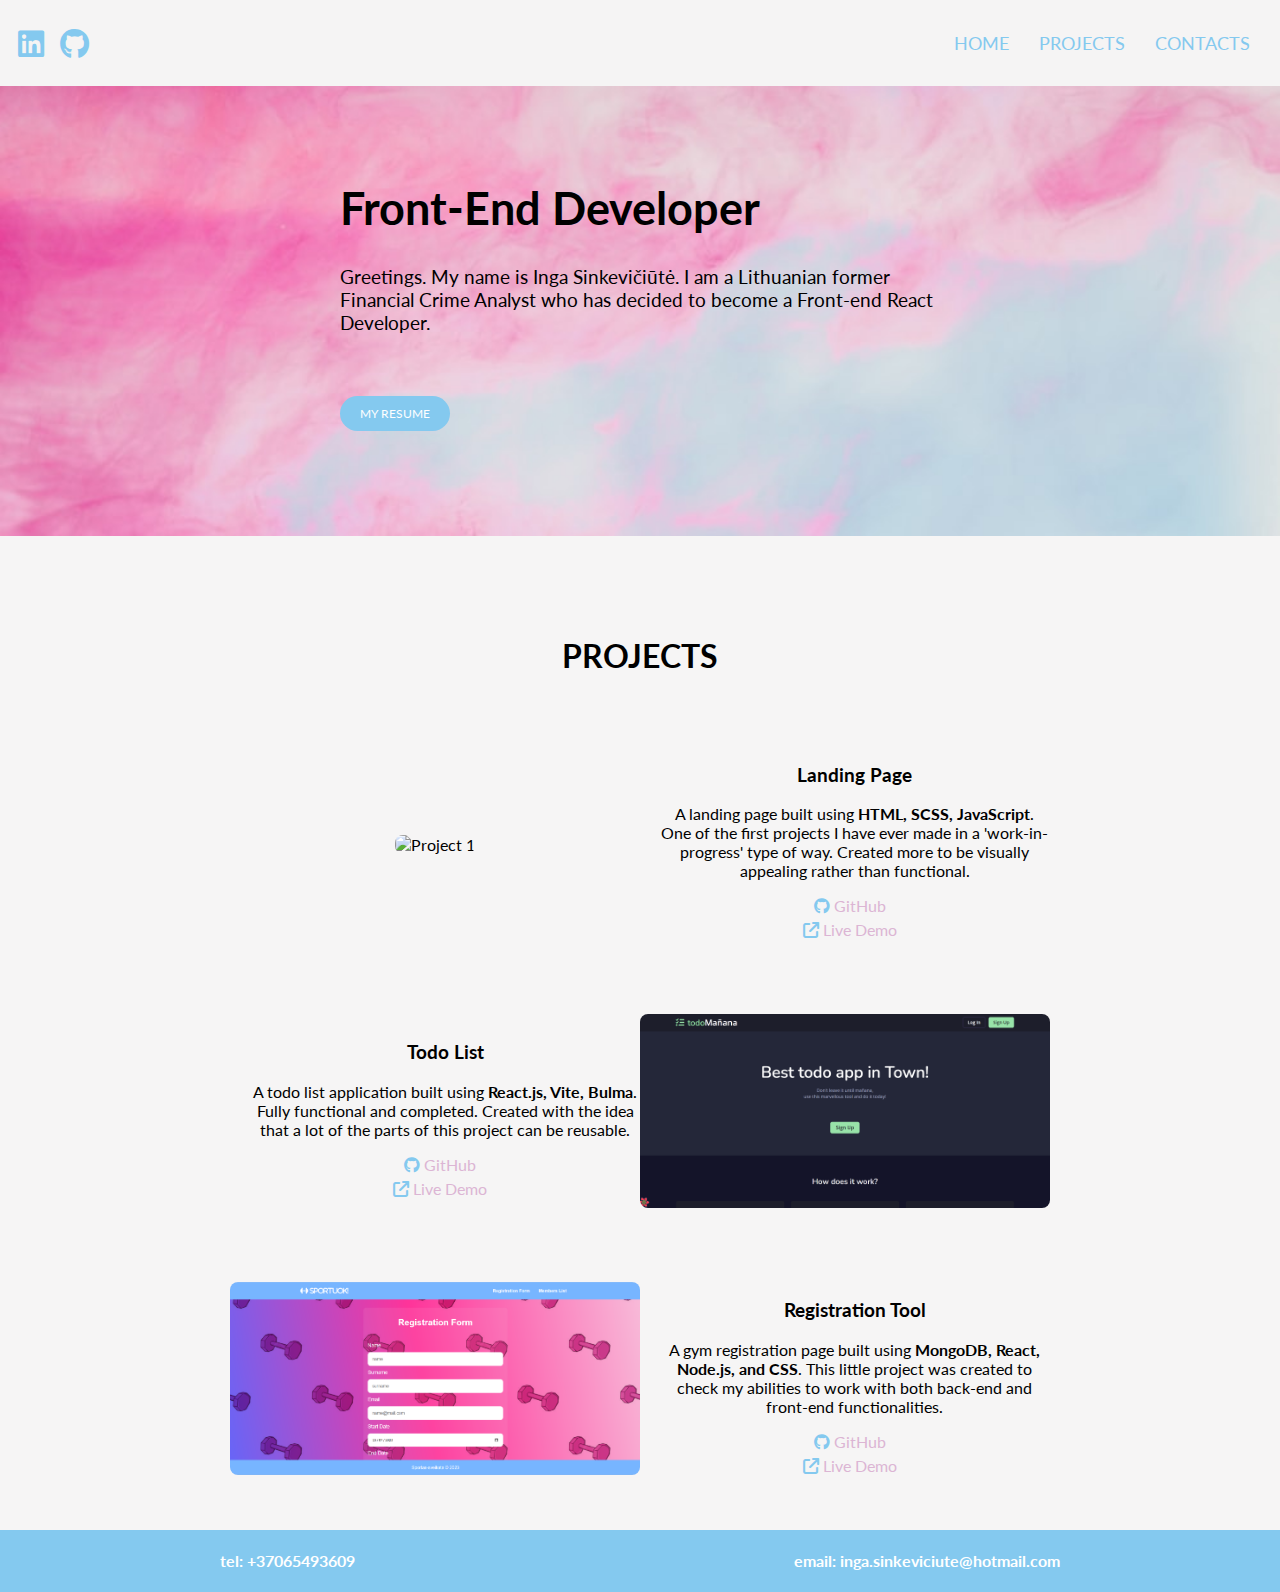
==== index.html @ caac2b55 "Portfolio" ====
<!DOCTYPE html>
<html lang="en">
  <head>
    <meta charset="UTF-8" />
    <meta http-equiv="X-UA-Compatible" content="IE=edge" />
    <meta name="viewport" content="width=device-width, initial-scale=1.0" />
    <link
      href="https://cdnjs.cloudflare.com/ajax/libs/font-awesome/6.2.0/css/all.min.css"
      rel="stylesheet"
    />
    <link rel="stylesheet" href="./Styles/1_resets.css" />
    <link rel="stylesheet" href="./Styles/2_variables.css" />
    <link rel="stylesheet" href="./Styles/3_utilities.css" />
    <link rel="stylesheet" href="./Styles/4_header.css" />
    <link rel="stylesheet" href="./Styles/5_footer.css" />
    <link rel="stylesheet" href="./Styles/6_home.css" />
    <title>CV</title>
  </head>
  <body>
    <nav>
      <div class="nav">
        <a
          class="logo"
          href="https://www.linkedin.com/in/inga-sinkevi%C4%8Di%C5%ABt%C4%97-a3a898106/"
        >
          <i class="fa-brands fa-linkedin"></i>
        </a>
        <a class="logo" href="https://github.com/inga-sinkeviciute">
          <i class="fa-brands fa-github"></i>
        </a>
      </div>
      <ul class="nav-bar" id="nav-list">
        <li><a href="#home">Home</a></li>
        <li><a href="#projects">Projects</a></li>
        <li><a href="#contacts">Contacts</a></li>
      </ul>
      <button class="hamburger" id="hamburger">
        <i class="fa-solid fa-bars"></i>
      </button>
    </nav>

    <div class="hero about-me" id="home">
      <div class="hero-info">
        <div class="styled-break"></div>
        <h1 id="name">Front-End Developer</h1>
        <p>
          Greetings. My name is Inga Sinkevičiūtė. I am a Lithuanian former
          Financial Crime Analyst who has decided to become a Front-end React
          Developer.
        </p>
        <div class="styled-break"></div>
        <a href="./pages/resume.html" class="button">My Resume</a>
      </div>
    </div>

    <section class="projects" id="projects">
      <h1 class="section-title">PROJECTS</h1>
      <div class="project">
        <div class="project-content">
          <div class="project-image">
            <img src="../cv_page/img/landing.png" alt="Project 1" />
          </div>
          <div class="project-details">
            <h3 class="project-title">Landing Page</h3>
            <p class="project-description">
              A landing page built using
              <strong>HTML, SCSS, JavaScript</strong>. One of the first projects
              I have ever made in a 'work-in-progress' type of way. Created more
              to be visually appealing rather than functional.
            </p>
            <div class="project-links">
              <a
                href="https://github.com/inga-sinkeviciute/landing-page"
                target="_blank"
                rel="noopener noreferrer"
              >
                <i class="fa-brands fa-github"></i> GitHub
              </a>
              <a
                href="https://inga-sinkeviciute.github.io/landing-page/"
                target="_blank"
                rel="noopener noreferrer"
              >
                <i class="fa-solid fa-external-link"></i> Live Demo
              </a>
            </div>
          </div>
        </div>
      </div>

      <div class="project">
        <div class="project-content">
          <div class="project-details">
            <h3 class="project-title">Todo List</h3>
            <p class="project-description">
              A todo list application built using
              <strong>React.js, Vite, Bulma</strong>. Fully functional and
              completed. Created with the idea that a lot of the parts of this
              project can be reusable.
            </p>
            <div class="project-links">
              <a
                href="https://github.com/inga-sinkeviciute/todo"
                target="_blank"
                rel="noopener noreferrer"
              >
                <i class="fa-brands fa-github"></i> GitHub
              </a>
              <a
                href="https://inga-sinkeviciute.github.io/todo/"
                target="_blank"
                rel="noopener noreferrer"
              >
                <i class="fa-solid fa-external-link"></i> Live Demo
              </a>
            </div>
          </div>
          <div class="project-image">
            <img src="./img/todo.png" alt="Project 2" />
          </div>
        </div>
      </div>

      <div class="project">
        <div class="project-content">
          <div class="project-image">
            <img src="./img/gym.png" alt="Project 3" />
          </div>
          <div class="project-details">
            <h3 class="project-title">Registration Tool</h3>
            <p class="project-description">
              A gym registration page built using
              <strong>MongoDB, React, Node.js, and CSS</strong>. This little
              project was created to check my abilities to work with both
              back-end and front-end functionalities.
            </p>
            <div class="project-links">
              <a
                href="https://github.com/inga-sinkeviciute/Gym"
                target="_blank"
                rel="noopener noreferrer"
              >
                <i class="fa-brands fa-github"></i> GitHub
              </a>
              <a
                href="https://inga-sinkeviciute.github.io/Gym/"
                target="_blank"
                rel="noopener noreferrer"
              >
                <i class="fa-solid fa-external-link"></i> Live Demo
              </a>
            </div>
          </div>
        </div>
      </div>
    </section>

    <footer id="contacts">
      <h4>tel: +37065493609</h4>
      <h4>email: inga.sinkeviciute@hotmail.com</h4>
    </footer>
    <script src="./scripts/script.js" defer></script>
  </body>
</html>
---- Styles/1_resets.css ----
@import url("https://fonts.googleapis.com/css2?family=Lato:wght@400;700&display=swap");

* {
  box-sizing: border-box;
  font-family: "Lato", sans-serif;
}

body {
  margin: 0;
  padding: 0;
  background-color: var(--background-color);
  display: flex;
  flex-direction: column;
}

img {
  max-width: 100%;
  width: 100%;
}
---- Styles/2_variables.css ----
:root {
  --background-color: #f5f3f3dd;
  --light-color: #fff;
  --dark-color: #1d1d1d;

  --footer-color: #84c9ef;
  --push-color: #e3b1d2;
  --menu-color: #b4d2ed;
  --menu-burger-color: #dcb5d4;
  --accents-color: #cbbddd;
}
---- Styles/4_header.css ----
nav {
  width: 100%;
  display: flex;
  justify-content: space-between;
  background-color: var(--background-color);
  align-items: center;
  padding: 10px;
}

.nav {
  display: flex;
  align-items: center;
}

li {
  margin: 15px 5px;
  list-style-type: none;
  font-size: 1.5em;
}

li:hover {
  transform: scale(1.1);
}

.logo {
  font-size: 30px;
  margin: 15px 8px;
}

a {
  text-decoration: none;
  color: var(--footer-color);
  margin-right: 10px;
}

a:hover {
  color: var(--push-color);
}

a:active {
  color: var(--accents-color);
}

.hamburger {
  border: 0;
  background-color: transparent;
  margin-top: 15px;
}

.hamburger:focus {
  outline: none;
}

.nav-bar {
  display: none;
}

.nav-bar.show {
  display: flex;
  flex-direction: column;
  list-style-type: none;
  text-transform: uppercase;
  font-size: 12px;
}

.nav-bar.show li {
  margin: 0;
  padding: 10px;
  background-color: transparent;
}

@media only screen and (min-width: 500px) {
  .hamburger {
    display: none;
  }

  .nav-bar {
    display: flex;
    justify-content: flex-end;
    list-style-type: none;
    text-transform: uppercase;
    font-size: 12px;
  }

  .nav-bar li {
    margin: 0;
    padding: 10px;
    background-color: transparent;
  }
}

i {
  color: var(--footer-color);
}

i:hover {
  transform: scale(1.1);
  color: var(--push-color);
}

i:active {
  color: var(--accents-color);
}

.fa-bars {
  font-size: 30px;
}
---- Styles/5_footer.css ----
footer {
  display: flex;
  justify-content: space-around;
  background-color: var(--footer-color);
  color: var(--light-color);
}
---- Styles/6_home.css ----
.hero {
  background-image: url(../img/Pink-Wallpapers-Free-HD-Download-500-HQ-Unsplash.jpg);
  background-size: cover;
  width: 100%;
  height: 50vh;
  display: flex;
  justify-content: center;
  flex-wrap: wrap;
}

.hero-info {
  margin: 30px;
  max-width: 600px;
  font-size: 19px;
}

@media only screen and (max-width: 700px) {
  .hero-info {
    max-width: 700px;
  }
}

.styled-break {
  width: 30px;
  height: 5px;
  border-radius: 2.5px;
  margin: 30px 0 30px 0;
}

#name {
  font-size: 45px;
}

.button {
  border: 0;
  padding: 10px 20px;
  background-color: var(--footer-color);
  width: 120px;
  border-radius: 20px;
  color: var(--light-color);
  text-transform: uppercase;
  font-size: 12px;
  text-align: center;
}

.button:hover {
  color: var(--light-color);
  background-color: var(--menu-burger-color);
}

.button:active {
  color: var(--light-color);
  box-shadow: inset -2px -2px 3px rgba(255, 255, 255, 0.6);
  background-color: var(--accents-color);
}

.section-title {
  display: flex;
  justify-content: center;
  align-items: center;
  margin: 50px;
  font-size: 2em;
}
.projects {
  margin-top: 50px;
}

.project {
  display: flex;
  justify-content: center;
  align-items: center;
  text-align: center;
  flex-wrap: wrap;
  margin-bottom: 50px;
}

.project-title {
  text-align: center;
}

.project-content {
  display: flex;
  justify-content: center;
  align-items: center;
  width: 80%;
  margin-top: 20px;
}

.project-image {
  flex: 0 0 40%;
  text-align: center;
}

.project-image img {
  width: 100%;
  height: auto;
  border-radius: 8px;
}

.project-details {
  flex: 0 0 40%;
  padding-left: 20px;
}

.project-description {
  text-align: center;
}

.project-links {
  margin-top: 10px;
}

.project-links a {
  display: block;
  margin-bottom: 5px;
  color: var(--menu-burger-color);
}

@media only screen and (max-width: 700px) {
  .project-content {
    flex-direction: column;
  }

  .project-image,
  .project-details {
    width: 100%;
    text-align: center;
  }

  .project-details {
    padding-left: 0;
    margin-top: 20px;
  }
}
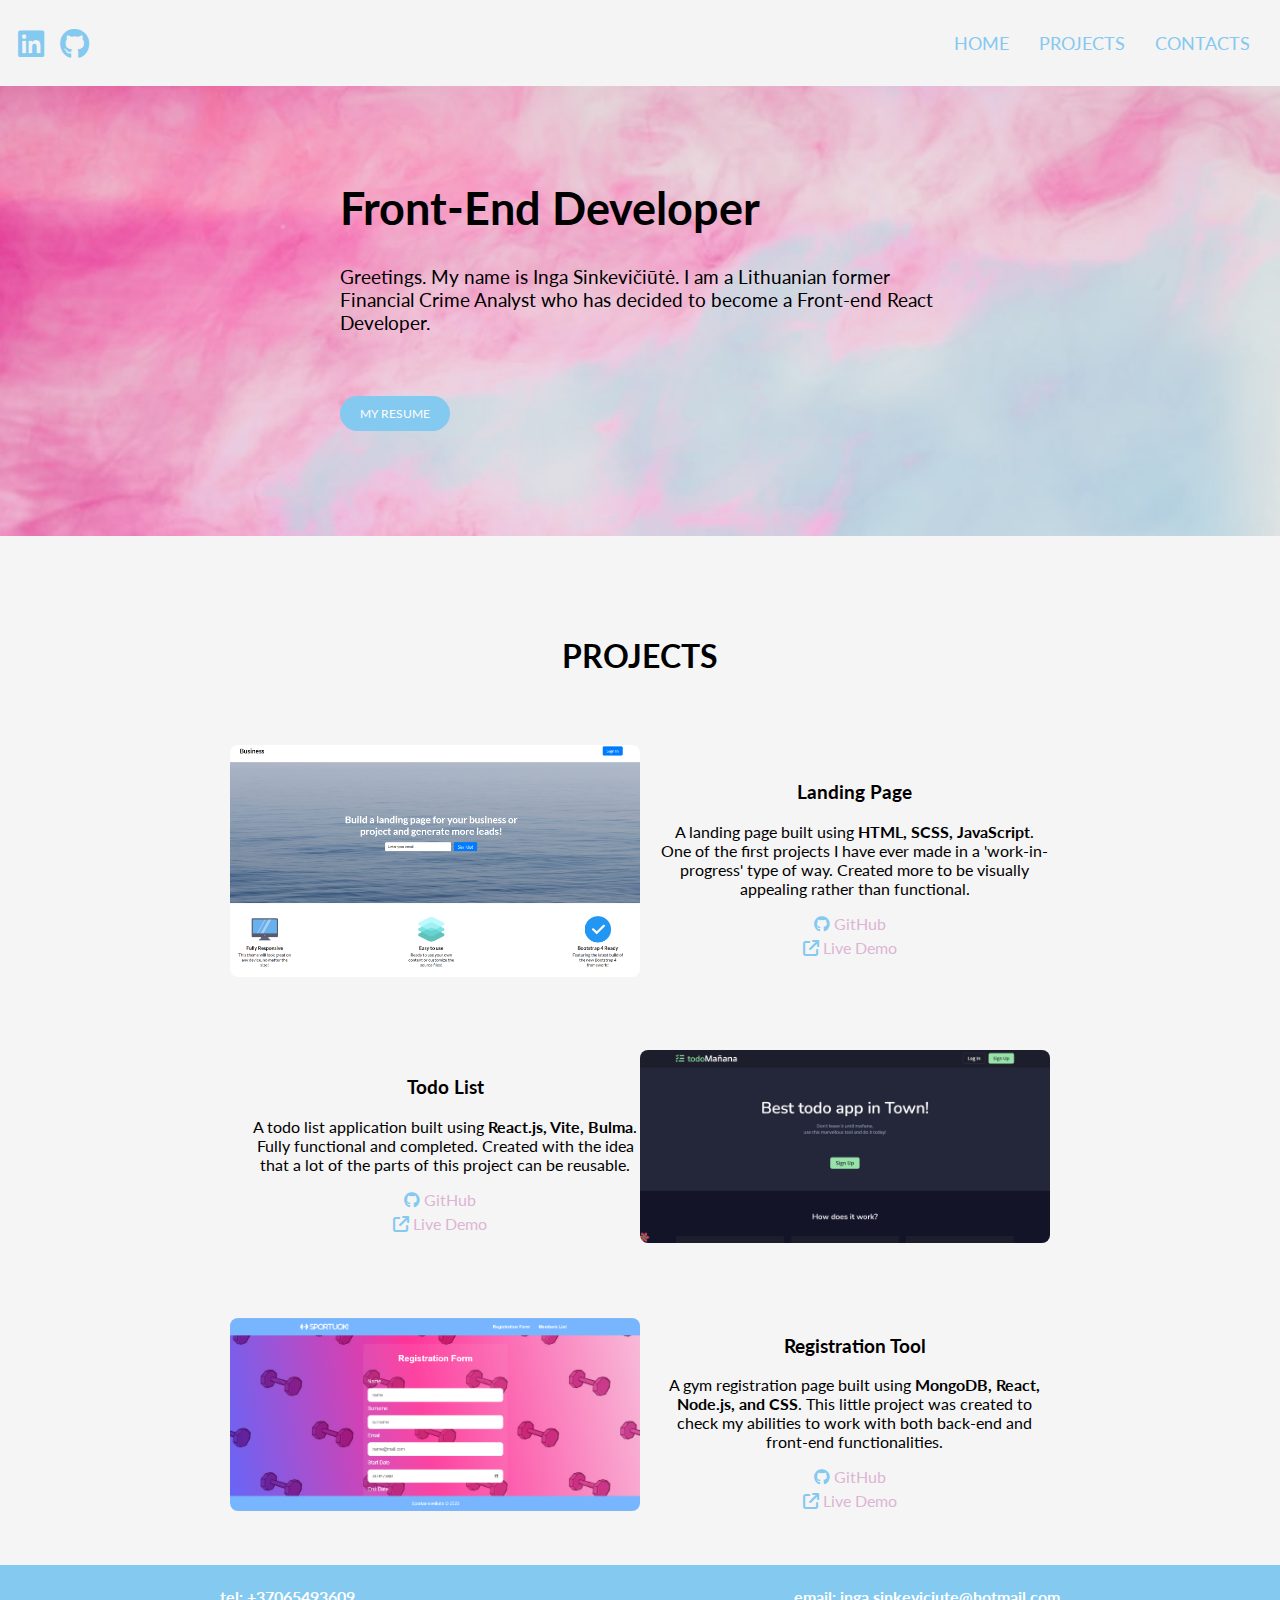
==== commit 56a2e15d: "Update index.html" ====
--- a/index.html
+++ b/index.html
@@ -58,7 +58,7 @@
       <div class="project">
         <div class="project-content">
           <div class="project-image">
-            <img src="../cv_page/img/landing.png" alt="Project 1" />
+            <img src="./img/landing.png" alt="Project 1" />
           </div>
           <div class="project-details">
             <h3 class="project-title">Landing Page</h3>
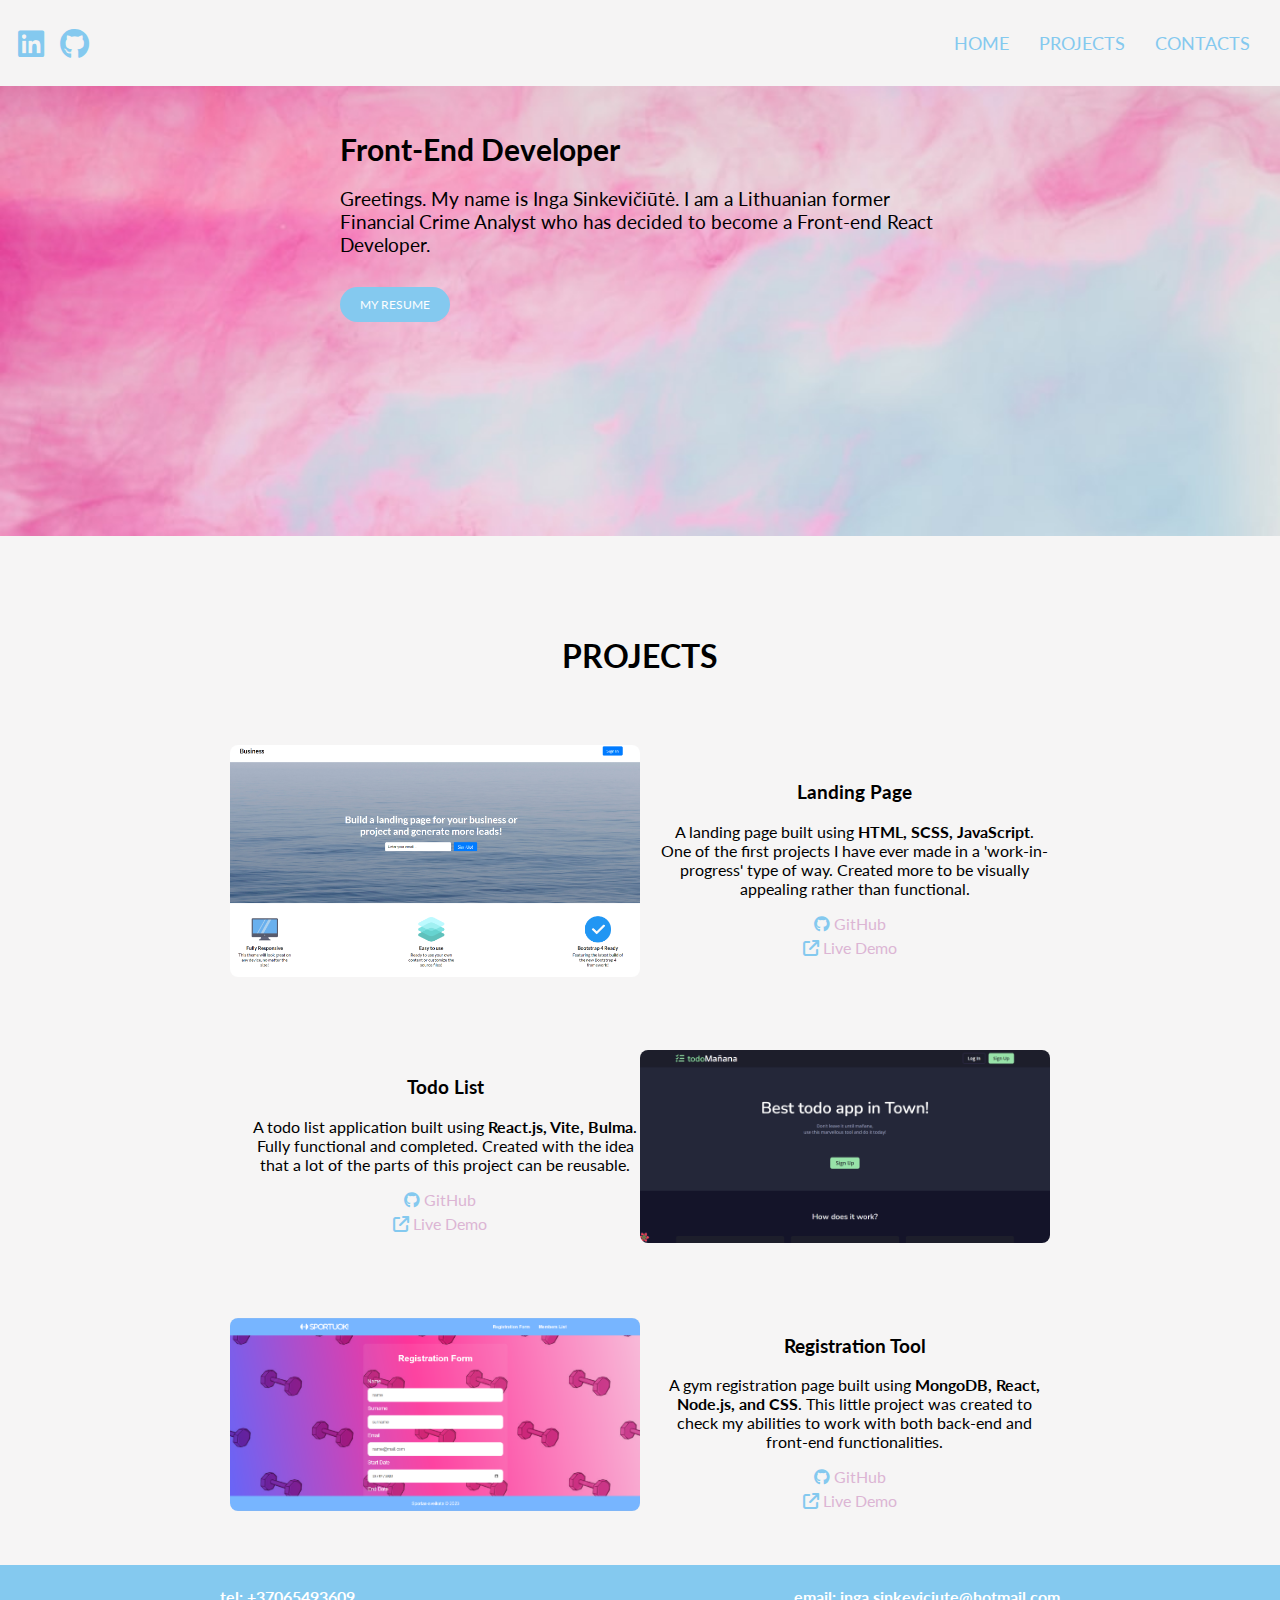
==== commit 61d6254c: "Update index.html" ====
--- a/index.html
+++ b/index.html
@@ -107,7 +107,7 @@
                 <i class="fa-brands fa-github"></i> GitHub
               </a>
               <a
-                href="https://inga-sinkeviciute.github.io/todo/"
+                href="https://todo-seven-chi-28.vercel.app/"
                 target="_blank"
                 rel="noopener noreferrer"
               >
@@ -136,7 +136,7 @@
             </p>
             <div class="project-links">
               <a
-                href="https://github.com/inga-sinkeviciute/Gym"
+                href="https://gym-one-blue.vercel.app/"
                 target="_blank"
                 rel="noopener noreferrer"
               >
--- a/Styles/6_home.css
+++ b/Styles/6_home.css
@@ -2,14 +2,14 @@
   background-image: url(../img/Pink-Wallpapers-Free-HD-Download-500-HQ-Unsplash.jpg);
   background-size: cover;
   width: 100%;
-  height: 50vh;
+  min-height: 50vh;
   display: flex;
   justify-content: center;
   flex-wrap: wrap;
 }
 
 .hero-info {
-  margin: 30px;
+  margin: 10px;
   max-width: 600px;
   font-size: 19px;
 }
@@ -24,18 +24,18 @@
   width: 30px;
   height: 5px;
   border-radius: 2.5px;
-  margin: 30px 0 30px 0;
+  margin: 10px 0 10px 0;
 }
 
 #name {
-  font-size: 45px;
+  font-size: 30px;
 }
 
 .button {
   border: 0;
   padding: 10px 20px;
   background-color: var(--footer-color);
-  width: 120px;
+  width: 100%;
   border-radius: 20px;
   color: var(--light-color);
   text-transform: uppercase;
